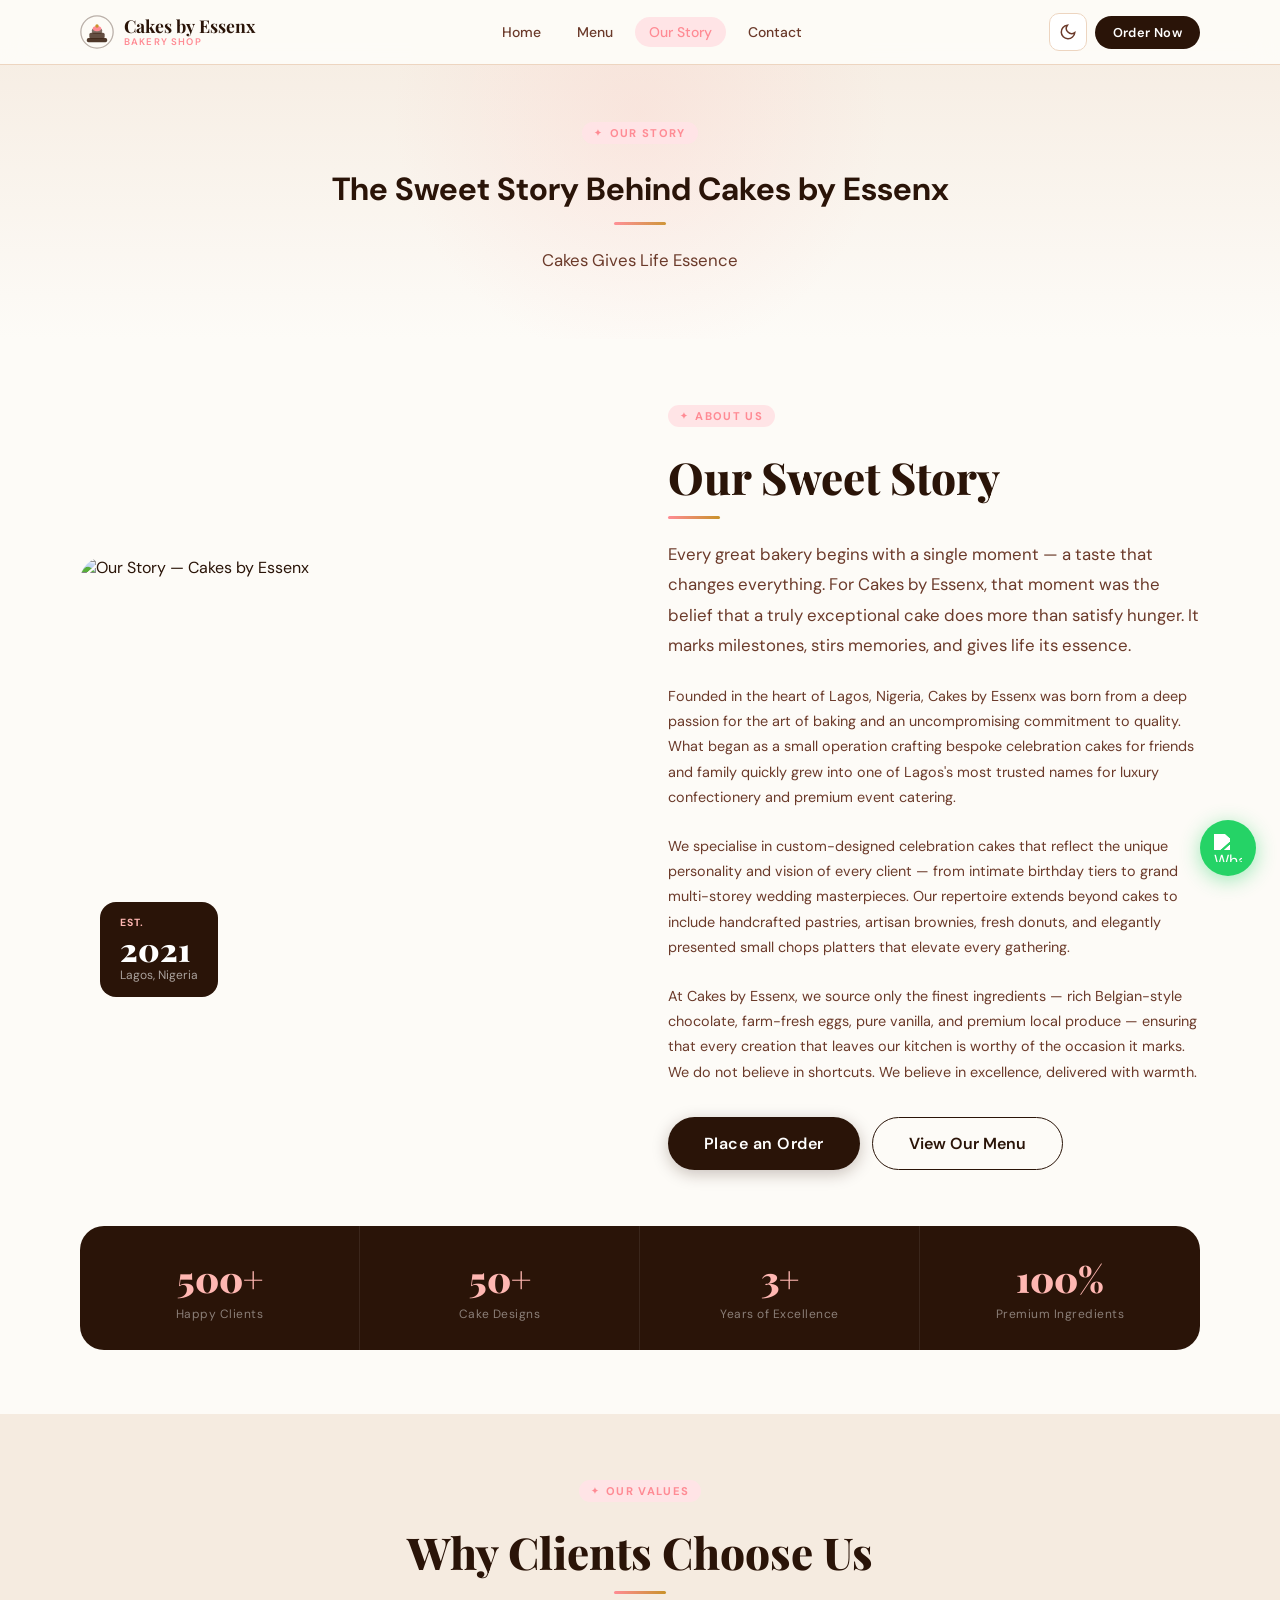
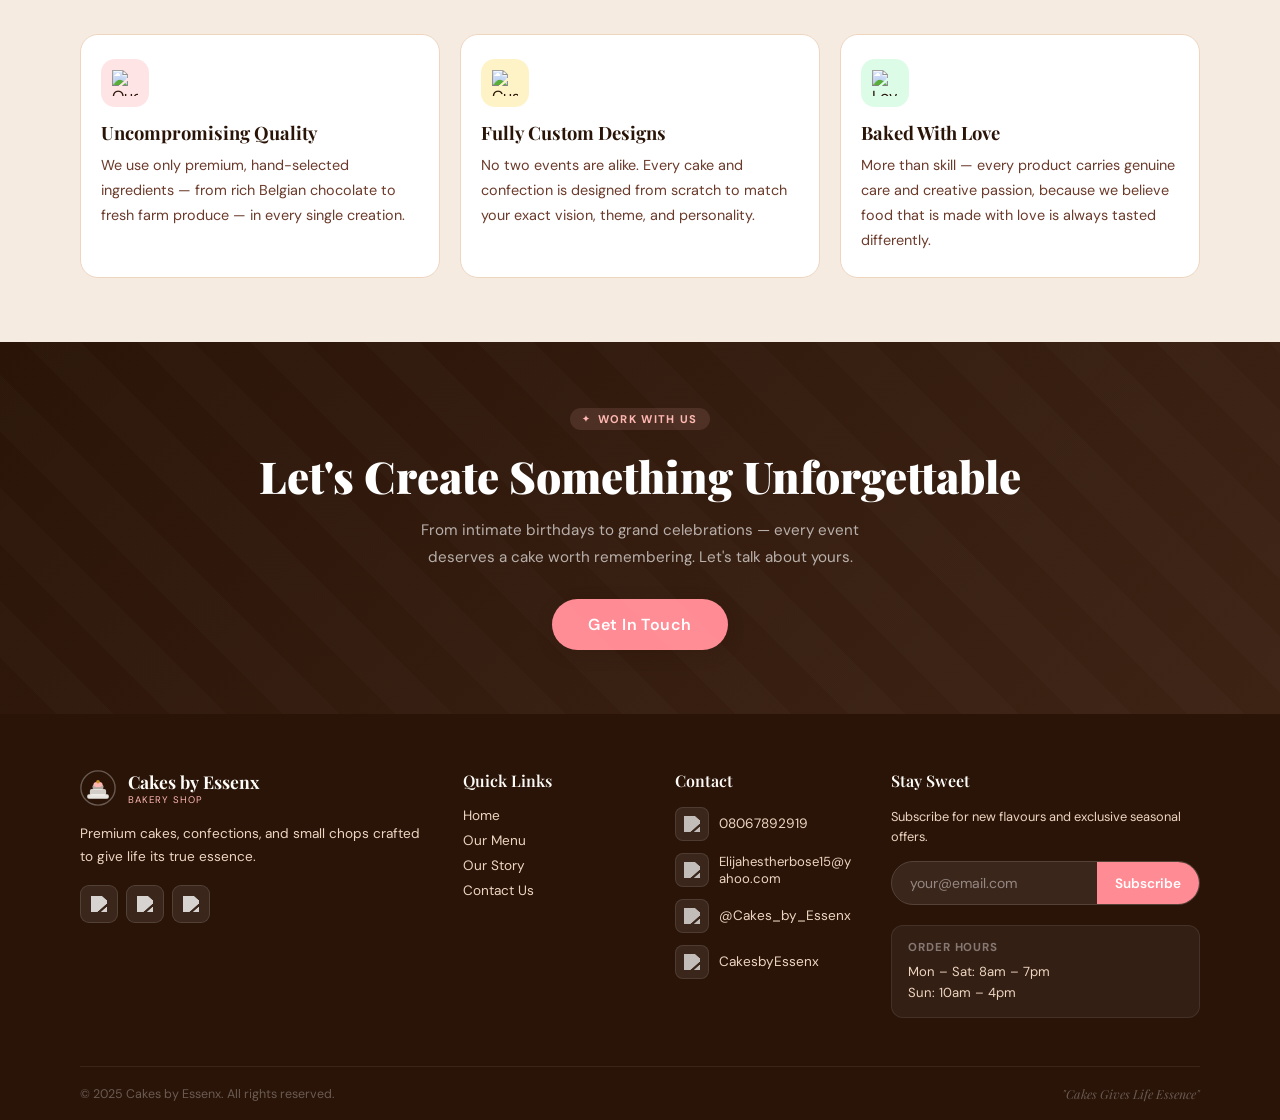
==== about.html @ 854d0b5d "Updated files" ====
<!DOCTYPE html>
<html lang="en" data-theme="">
<head>
<meta charset="UTF-8"/>
<meta name="viewport" content="width=device-width, initial-scale=1.0"/>
<meta name="description" content="Cakes by Essenx – Premium cakes, confections, and small chops in Lagos, Nigeria."/>
<title>Our Story – Cakes by Essenx</title>
<link rel="preconnect" href="https://fonts.googleapis.com"/>
<link rel="preconnect" href="https://fonts.gstatic.com" crossorigin/>
<link href="https://fonts.googleapis.com/css2?family=Playfair+Display:ital,wght@0,400;0,600;0,700;0,900;1,400&family=DM+Sans:wght@300;400;500;600&display=swap" rel="stylesheet"/>
<style>
*,*::before,*::after{box-sizing:border-box;margin:0;padding:0}
:root{
  --choc:#2A1408;--choc2:#3D2314;--choc3:#6B3A2A;--choc4:#A0644A;
  --cream:#FDFBF7;--cream2:#F5EBE0;--cream3:#EDD5C0;
  --pink:#FF8B94;--pinkl:#FFB7B2;--pinkp:#FFE4E6;
  --gold:#C9922A;
  --bg:var(--cream);--surface:#fff;--border:var(--cream3);
  --text:var(--choc);--text2:var(--choc3);--text3:var(--choc4);
  --nav-bg:rgba(253,251,247,0.97);--footer-bg:var(--choc);
  --card-shadow:0 4px 24px rgba(42,20,8,0.09);
  --serif:'Playfair Display',serif;--sans:'DM Sans',sans-serif;
}
[data-theme="light"]{
  --bg:#fff;--surface:#FDFBF7;--border:#e8d5c4;
  --text:#1A0A04;--text2:#5C3D2E;--text3:#8B6040;
  --nav-bg:rgba(255,255,255,0.98);--card-shadow:0 2px 20px rgba(42,20,8,0.07);
}
html{scroll-behavior:smooth;font-size:16px}
body{font-family:var(--sans);background:var(--bg);color:var(--text);overflow-x:hidden;transition:background .3s,color .3s;-webkit-font-smoothing:antialiased}
img{max-width:100%;height:auto;display:block}
a{text-decoration:none;color:inherit}
button{font-family:var(--sans);cursor:pointer}
::selection{background:var(--pinkl);color:var(--choc)}
::-webkit-scrollbar{width:5px}
::-webkit-scrollbar-track{background:var(--cream2)}
::-webkit-scrollbar-thumb{background:var(--choc3);border-radius:3px}

/* Layout */
.container{max-width:1160px;margin:0 auto;padding:0 20px}
.section{padding:64px 0}
@media(max-width:768px){.section{padding:48px 0}}

/* NAV */
.nav{position:fixed;top:0;left:0;right:0;z-index:999;background:var(--nav-bg);backdrop-filter:blur(14px);-webkit-backdrop-filter:blur(14px);border-bottom:1px solid var(--border);transition:all .3s}
.nav-inner{display:flex;align-items:center;justify-content:space-between;height:64px;gap:16px}
.nav-logo{display:flex;align-items:center;gap:10px}
.nav-logo-text{font-family:var(--serif);font-weight:700;font-size:1.1rem;color:var(--text);line-height:1.1}
.nav-logo-sub{font-size:.6rem;letter-spacing:.12em;text-transform:uppercase;color:var(--pink);font-family:var(--sans);font-weight:600}
.nav-links{display:flex;align-items:center;gap:8px}
@media(max-width:768px){.nav-links{display:none}}
.nav-link{font-size:.875rem;font-weight:500;color:var(--text2);padding:6px 14px;border-radius:100px;transition:all .2s;white-space:nowrap}
.nav-link:hover,.nav-link.active{color:var(--pink);background:var(--pinkp)}
.nav-actions{display:flex;align-items:center;gap:8px}
.theme-btn{width:38px;height:38px;border-radius:10px;border:1.5px solid var(--border);background:var(--surface);color:var(--text2);font-size:1rem;display:flex;align-items:center;justify-content:center;transition:all .2s}
.theme-btn:hover{border-color:var(--pink);color:var(--pink)}
.btn-nav-order{background:var(--choc);color:#fff;font-size:.8rem;font-weight:600;padding:8px 18px;border-radius:100px;border:none;letter-spacing:.03em;transition:all .2s;white-space:nowrap}
.btn-nav-order:hover{background:var(--pink);transform:translateY(-1px);box-shadow:0 4px 16px rgba(255,139,148,.4)}
.hamburger{display:none;flex-direction:column;gap:5px;width:38px;height:38px;border:1.5px solid var(--border);border-radius:10px;background:var(--surface);align-items:center;justify-content:center}
@media(max-width:768px){.hamburger{display:flex}}
.hamburger span{width:18px;height:2px;background:var(--text);border-radius:2px;transition:all .3s}
.mobile-menu{display:none;position:fixed;inset:0;z-index:998;background:var(--choc);flex-direction:column;align-items:center;justify-content:center;gap:12px}
.mobile-menu.open{display:flex}
.mobile-link{font-family:var(--serif);font-size:1.75rem;color:#fff;font-weight:600;padding:8px 24px;border-radius:12px;transition:background .2s;text-align:center}
.mobile-link:hover{background:rgba(255,255,255,.1);color:var(--pinkl)}
.mobile-close{position:absolute;top:20px;right:20px;background:rgba(255,255,255,.1);border:1px solid rgba(255,255,255,.2);color:#fff;width:40px;height:40px;border-radius:10px;font-size:1.25rem;display:flex;align-items:center;justify-content:center}

/* BUTTONS */
.btn{display:inline-flex;align-items:center;justify-content:center;gap:8px;font-family:var(--sans);font-weight:600;border:none;cursor:pointer;transition:all .22s;text-decoration:none;white-space:nowrap}
.btn-primary{background:var(--choc);color:#fff;padding:13px 28px;border-radius:100px;font-size:.9rem;letter-spacing:.03em;box-shadow:0 4px 16px rgba(42,20,8,.25)}
.btn-primary:hover{background:var(--pink);box-shadow:0 6px 24px rgba(255,139,148,.4);transform:translateY(-2px)}
.btn-outline{background:transparent;color:var(--choc);padding:12px 28px;border-radius:100px;font-size:.9rem;border:1.5px solid var(--choc)}
.btn-outline:hover{background:var(--choc);color:#fff;transform:translateY(-2px)}
.btn-pink{background:var(--pink);color:#fff;padding:10px 22px;border-radius:100px;font-size:.8rem;font-weight:600;box-shadow:0 3px 12px rgba(255,139,148,.35)}
.btn-pink:hover{background:#ff6b75;transform:translateY(-2px)}
.btn-whatsapp{background:#25D366;color:#fff;padding:13px 28px;border-radius:100px;font-size:.9rem;font-weight:600;box-shadow:0 4px 16px rgba(37,211,102,.3)}
.btn-whatsapp:hover{background:#1ebe5a;transform:translateY(-2px);box-shadow:0 6px 24px rgba(37,211,102,.45)}
.btn-lg{padding:15px 36px;font-size:1rem}
@media(max-width:480px){.btn-lg{padding:13px 24px;font-size:.9rem}}

/* TYPOGRAPHY */
.tag{display:inline-flex;align-items:center;gap:6px;font-size:.7rem;font-weight:700;letter-spacing:.12em;text-transform:uppercase;color:var(--pink);background:var(--pinkp);padding:4px 12px;border-radius:100px;margin-bottom:12px}
.tag::before{content:'✦';font-size:.55rem}
h1.display{font-family:var(--serif);font-weight:900;font-size:clamp(2.4rem,6vw,4.25rem);line-height:1.1;color:var(--text)}
h2.section-title{font-family:var(--serif);font-weight:800;font-size:clamp(1.75rem,4vw,2.75rem);line-height:1.2;color:var(--text)}
h3.card-title{font-family:var(--serif);font-weight:700;font-size:1.15rem;color:var(--text);line-height:1.3}
.divider{width:52px;height:3px;background:linear-gradient(90deg,var(--pink),var(--gold));border-radius:2px;margin:12px 0 20px}
.divider-center{margin:12px auto 20px}
.lead{font-size:1.05rem;color:var(--text2);line-height:1.8}
.body-text{font-size:.9rem;color:var(--text2);line-height:1.75}

/* CARD */
.card{background:var(--surface);border:1px solid var(--border);border-radius:20px;overflow:hidden;transition:all .3s;box-shadow:var(--card-shadow)}
.card:hover{transform:translateY(-6px);box-shadow:0 16px 48px rgba(42,20,8,.14)}
.card-img{width:100%;height:220px;object-fit:cover;display:block;transition:transform .5s}
.card:hover .card-img{transform:scale(1.05)}
@media(max-width:480px){.card-img{height:200px}}
.card-body{padding:20px}
.card-cat{font-size:.68rem;font-weight:700;letter-spacing:.1em;text-transform:uppercase;color:var(--pink);margin-bottom:6px}
.card-price{font-family:var(--serif);font-weight:700;font-size:1.15rem;color:var(--choc)}
.card-footer{display:flex;align-items:center;justify-content:space-between;margin-top:14px;gap:8px}

/* BADGE */
.badge{display:inline-block;font-size:.65rem;font-weight:700;letter-spacing:.06em;text-transform:uppercase;padding:3px 10px;border-radius:100px}
.badge-gold{background:#FEF3C7;color:#92400E}
.badge-pink{background:var(--pinkp);color:var(--pink)}
.badge-dark{background:var(--choc);color:var(--cream)}

/* GRID */
.grid-3{display:grid;grid-template-columns:repeat(3,1fr);gap:24px}
.grid-2{display:grid;grid-template-columns:repeat(2,1fr);gap:24px}
@media(max-width:1024px){.grid-3{grid-template-columns:repeat(2,1fr)}}
@media(max-width:640px){.grid-3,.grid-2{grid-template-columns:1fr;gap:16px}}

/* FORMS */
.form-group{margin-bottom:20px}
.form-label{display:block;font-size:.78rem;font-weight:600;letter-spacing:.04em;text-transform:uppercase;color:var(--text2);margin-bottom:6px}
.form-input{width:100%;padding:12px 16px;background:var(--bg);border:1.5px solid var(--border);border-radius:12px;font-family:var(--sans);font-size:.9rem;color:var(--text);outline:none;transition:all .22s}
.form-input:focus{border-color:var(--pink);background:var(--surface);box-shadow:0 0 0 4px rgba(255,139,148,.1)}
.form-input::placeholder{color:var(--text3)}
.form-row{display:grid;grid-template-columns:1fr 1fr;gap:16px}
@media(max-width:560px){.form-row{grid-template-columns:1fr}}
select.form-input{-webkit-appearance:none;appearance:none;cursor:pointer}

/* FOOTER */
.footer{background:var(--choc);color:var(--cream2);padding:56px 0 0}
.footer-grid{display:grid;grid-template-columns:2fr 1fr 1fr 1.5fr;gap:40px;padding-bottom:48px}
@media(max-width:900px){.footer-grid{grid-template-columns:1fr 1fr;gap:32px}}
@media(max-width:560px){.footer-grid{grid-template-columns:1fr;gap:28px}}
.footer-heading{font-family:var(--serif);font-weight:600;font-size:1rem;color:var(--cream);margin-bottom:16px}
.footer-link{color:var(--cream3);font-size:.85rem;transition:color .2s;display:block;margin-bottom:8px;background:none;border:none;text-align:left;cursor:pointer;padding:0;font-family:var(--sans)}
.footer-link:hover{color:var(--pinkl)}
.footer-bottom{border-top:1px solid rgba(255,255,255,.07);padding:18px 0;display:flex;flex-wrap:wrap;gap:12px;justify-content:space-between;align-items:center}
.footer-contact-item{display:flex;align-items:center;gap:10px;margin-bottom:12px}
.footer-icon{width:34px;height:34px;border-radius:8px;background:rgba(255,255,255,.08);border:1px solid rgba(255,255,255,.1);display:flex;align-items:center;justify-content:center;flex-shrink:0}
.footer-icon img{width:16px;height:16px;object-fit:contain;filter:brightness(0) invert(1) opacity(.7)}
.social-row{display:flex;gap:8px;margin-top:16px}
.social-btn{width:38px;height:38px;border-radius:9px;background:rgba(255,255,255,.08);border:1px solid rgba(255,255,255,.12);display:flex;align-items:center;justify-content:center;transition:all .2s;flex-shrink:0}
.social-btn:hover{background:var(--pink);border-color:var(--pink)}
.social-btn img{width:17px;height:17px;object-fit:contain;filter:brightness(0) invert(1) opacity(.8)}
.social-btn:hover img{opacity:1}

/* HERO */
.hero{min-height:100svh;position:relative;display:flex;align-items:center;padding-top:64px;overflow:hidden}
.hero-overlay{position:absolute;inset:0;background:linear-gradient(130deg,rgba(42,20,8,.91) 0%,rgba(61,35,20,.82) 50%,rgba(42,20,8,.75) 100%)}
.hero-bg{position:absolute;inset:0;width:100%;height:100%;object-fit:cover}
.hero-content{position:relative;z-index:2;width:100%;padding:60px 0 80px}
.hero-inner{display:grid;grid-template-columns:1fr 1fr;gap:48px;align-items:center}
@media(max-width:768px){.hero-inner{grid-template-columns:1fr}.hero-visual{display:none}}
.hero-title{font-family:var(--serif);font-weight:900;font-size:clamp(2.5rem,6vw,4.5rem);color:#fff;line-height:1.1;margin-bottom:20px}
.hero-title span{color:var(--pinkl);font-style:italic}
.hero-subtitle{font-size:1.05rem;color:rgba(255,255,255,.75);line-height:1.8;margin-bottom:32px;max-width:460px}
.hero-btns{display:flex;flex-wrap:wrap;gap:12px;margin-bottom:40px}
.hero-stats{display:flex;gap:32px;flex-wrap:wrap}
.stat-num{font-family:var(--serif);font-weight:700;font-size:1.75rem;color:var(--pinkl)}
.stat-label{font-size:.72rem;color:rgba(255,255,255,.5);letter-spacing:.05em;margin-top:2px}
.hero-card{background:rgba(255,255,255,.06);backdrop-filter:blur(12px);-webkit-backdrop-filter:blur(12px);border:1px solid rgba(255,255,255,.14);border-radius:24px;overflow:hidden;animation:floatY 4s ease-in-out infinite}
.hero-card-img{width:100%;height:280px;object-fit:cover}
.hero-card-body{padding:20px}
.hero-card-body h3{font-family:var(--serif);font-weight:700;color:#fff;font-size:1.15rem;margin-bottom:4px}
.hero-card-body p{font-size:.8rem;color:rgba(255,255,255,.6);margin-bottom:12px}
.hero-card-body .price{font-family:var(--serif);font-size:1.3rem;font-weight:700;color:var(--pinkl)}
@keyframes floatY{0%,100%{transform:translateY(0)}50%{transform:translateY(-10px)}}

/* PAGE HEADER */
.page-header{padding:120px 0 64px;text-align:center;background:linear-gradient(180deg,var(--cream2) 0%,var(--bg) 100%);position:relative;overflow:hidden}
[data-theme="light"] .page-header{background:linear-gradient(180deg,#f0e0d0 0%,var(--bg) 100%)}
.page-header::before{content:'';position:absolute;top:-40%;left:50%;transform:translateX(-50%);width:500px;height:500px;background:radial-gradient(circle,rgba(255,183,178,.2) 0%,transparent 70%);pointer-events:none}
@media(max-width:768px){.page-header{padding:100px 0 48px}}

/* ANIMATIONS */
@keyframes fadeUp{from{opacity:0;transform:translateY(24px)}to{opacity:1;transform:translateY(0)}}
@keyframes fadeIn{from{opacity:0}to{opacity:1}}
.animate-up{opacity:0;animation:fadeUp .6s ease forwards}
.d1{animation-delay:.1s}.d2{animation-delay:.2s}.d3{animation-delay:.3s}.d4{animation-delay:.4s}

/* ABOUT SPLIT */
.about-split{display:grid;grid-template-columns:1fr 1fr;gap:56px;align-items:center}
@media(max-width:768px){.about-split{grid-template-columns:1fr}}
.about-img-wrap{position:relative;border-radius:24px;overflow:hidden}
.about-img-wrap img{width:100%;height:460px;object-fit:cover;display:block}
@media(max-width:768px){.about-img-wrap img{height:320px}}
.about-img-badge{position:absolute;bottom:20px;left:20px;background:var(--choc);color:#fff;border-radius:16px;padding:14px 20px}
.stats-row{display:grid;grid-template-columns:repeat(4,1fr);gap:0;margin-top:56px;background:var(--choc);border-radius:24px;overflow:hidden;text-align:center}
@media(max-width:768px){.stats-row{grid-template-columns:repeat(2,1fr)}}
.stat-block{padding:28px 16px;border-right:1px solid rgba(255,255,255,.08)}
.stat-block:last-child{border-right:none}
.stat-big{font-family:var(--serif);font-weight:900;font-size:2.25rem;color:var(--pinkl)}
.stat-lbl{font-size:.75rem;color:rgba(255,255,255,.45);margin-top:4px;letter-spacing:.04em}
.values-grid{display:grid;grid-template-columns:repeat(3,1fr);gap:20px;margin-top:40px}
@media(max-width:768px){.values-grid{grid-template-columns:1fr}}
.value-card{background:var(--surface);border:1px solid var(--border);border-radius:18px;padding:24px 20px;transition:all .3s}
.value-card:hover{transform:translateY(-5px);box-shadow:0 12px 36px rgba(42,20,8,.1)}
.value-icon{width:48px;height:48px;border-radius:14px;background:var(--pinkp);margin-bottom:14px;display:flex;align-items:center;justify-content:center;overflow:hidden}
.value-icon img{width:26px;height:26px;object-fit:contain}

/* MENU PAGE */
.menu-category{margin-bottom:64px}
.menu-category-header{display:flex;align-items:center;gap:20px;margin-bottom:32px;padding-bottom:16px;border-bottom:1px solid var(--border)}
.menu-category-img{width:72px;height:72px;border-radius:16px;object-fit:cover;flex-shrink:0;border:2px solid var(--border)}
.menu-grid{display:grid;grid-template-columns:repeat(3,1fr);gap:20px}
@media(max-width:1024px){.menu-grid{grid-template-columns:repeat(2,1fr)}}
@media(max-width:560px){.menu-grid{grid-template-columns:1fr}}

/* CONTACT */
.contact-grid{display:grid;grid-template-columns:5fr 7fr;gap:40px;align-items:start}
@media(max-width:900px){.contact-grid{grid-template-columns:1fr}}
.contact-info-card{background:var(--choc);border-radius:20px;padding:28px;margin-bottom:16px}
.contact-row{display:flex;align-items:flex-start;gap:14px;padding:14px;background:rgba(255,255,255,.06);border-radius:14px;border:1px solid rgba(255,255,255,.08);margin-bottom:10px}
.contact-icon-box{width:42px;height:42px;border-radius:12px;background:rgba(255,139,148,.15);flex-shrink:0;display:flex;align-items:center;justify-content:center;overflow:hidden}
.contact-icon-box img{width:20px;height:20px;object-fit:contain;filter:brightness(0) saturate(100%) invert(68%) sepia(50%) saturate(400%) hue-rotate(300deg)}
.contact-val-label{font-size:.65rem;font-weight:700;letter-spacing:.1em;text-transform:uppercase;color:rgba(255,255,255,.4);margin-bottom:2px}
.contact-val{font-size:.875rem;color:#fff;font-weight:500}
.order-card{background:var(--surface);border:1px solid var(--border);border-radius:20px;padding:32px;box-shadow:var(--card-shadow)}
.success-state{text-align:center;padding:48px 16px}
.success-icon{width:80px;height:80px;border-radius:50%;background:#e8f9f0;margin:0 auto 20px;display:flex;align-items:center;justify-content:center}
.success-icon img{width:40px;height:40px;object-fit:contain}
.wa-float{position:fixed;bottom:24px;right:24px;z-index:900;width:56px;height:56px;border-radius:50%;background:#25D366;display:flex;align-items:center;justify-content:center;box-shadow:0 4px 20px rgba(37,211,102,.45);transition:all .25s}
.wa-float:hover{transform:scale(1.1);box-shadow:0 6px 28px rgba(37,211,102,.6)}
.wa-float img{width:28px;height:28px;object-fit:contain;filter:brightness(0) invert(1)}

/* TESTIMONIAL */
.testimonial-card{background:var(--surface);border:1px solid var(--border);border-radius:20px;padding:24px 24px 20px;position:relative}
.testimonial-card::before{content:'"';font-family:var(--serif);font-size:4rem;color:var(--pinkp);position:absolute;top:-6px;left:18px;line-height:1}
.testimonial-text{font-size:.9rem;color:var(--text2);line-height:1.75;padding-top:20px;margin-bottom:16px}
.testimonial-author{display:flex;align-items:center;gap:10px}
.ta-avatar{width:38px;height:38px;border-radius:50%;object-fit:cover;border:2px solid var(--border)}
.ta-name{font-size:.85rem;font-weight:600;color:var(--text)}
.ta-role{font-size:.72rem;color:var(--text3)}
.stars{color:#F59E0B;font-size:.8rem;letter-spacing:2px;margin-bottom:8px}

/* CALLOUT BANNER */
.callout{background:linear-gradient(135deg,var(--choc),var(--choc2));padding:64px 0;text-align:center;position:relative;overflow:hidden}
.callout::before{content:'';position:absolute;inset:0;background:repeating-linear-gradient(45deg,transparent,transparent 40px,rgba(255,255,255,.015) 40px,rgba(255,255,255,.015) 80px)}
.callout h2{font-family:var(--serif);font-weight:900;font-size:clamp(1.75rem,4vw,2.75rem);color:#fff;margin-bottom:12px}
.callout p{color:rgba(255,255,255,.65);max-width:480px;margin:0 auto 28px;line-height:1.75;font-size:.95rem}

/* RESPONSIVE TEXT */
@media(max-width:480px){
  .hero-title{font-size:2.2rem}
  .hero-subtitle{font-size:.95rem}
  .hero-stats{gap:20px}
  .stat-num{font-size:1.4rem}
  .hero-btns{flex-direction:column}
  .hero-btns .btn{width:100%;justify-content:center}
}

/* NEWSLETTER */
.nl-form{display:flex;max-width:380px;border-radius:100px;overflow:hidden;border:1px solid rgba(255,255,255,.2)}
.nl-input{flex:1;padding:12px 18px;background:rgba(255,255,255,.08);border:none;color:#fff;font-family:var(--sans);font-size:.875rem;outline:none}
.nl-input::placeholder{color:rgba(255,255,255,.45)}
.nl-btn{padding:12px 18px;background:var(--pink);color:#fff;border:none;cursor:pointer;font-family:var(--sans);font-weight:600;font-size:.85rem;transition:background .2s}
.nl-btn:hover{background:#ff6b75}

/* UTILS */
.text-center{text-align:center}
.mt-8{margin-top:8px}.mt-12{margin-top:12px}.mt-16{margin-top:16px}.mt-24{margin-top:24px}.mt-32{margin-top:32px}.mt-40{margin-top:40px}.mt-48{margin-top:48px}
.mb-8{margin-bottom:8px}.mb-12{margin-bottom:12px}.mb-16{margin-bottom:16px}.mb-24{margin-bottom:24px}.mb-32{margin-bottom:32px}
.pt-80{padding-top:80px}
.flex{display:flex}.flex-wrap{flex-wrap:wrap}.items-center{align-items:center}.gap-8{gap:8px}.gap-12{gap:12px}.gap-16{gap:16px}.gap-24{gap:24px}
</style>

</head>
<body>
<nav class="nav" id="mainNav">
  <div class="container nav-inner">
    <a href="index.html" class="nav-logo" style="text-decoration:none">
      <svg width="34" height="34" viewBox="0 0 40 40" fill="none">
        <circle cx="20" cy="20" r="19" stroke="#3D2314" stroke-width="1.5" opacity="0.35"/>
        <rect x="8" y="27" width="24" height="5" rx="2" fill="#3D2314" opacity="0.9"/>
        <rect x="11" y="21" width="18" height="7" rx="2" fill="#3D2314" opacity="0.8"/>
        <rect x="14" y="16" width="12" height="6" rx="2" fill="#3D2314" opacity="0.65"/>
        <ellipse cx="20" cy="16" rx="5" ry="3" fill="#FF8B94"/>
        <circle cx="20" cy="13" r="2" fill="#C9922A"/>
      </svg>
      <div>
        <div class="nav-logo-text">Cakes by Essenx</div>
        <div class="nav-logo-sub">Bakery Shop</div>
      </div>
    </a>
    <div class="nav-links">
      <a href="index.html" class="nav-link ">Home</a>
      <a href="menu.html" class="nav-link ">Menu</a>
      <a href="about.html" class="nav-link  active">Our Story</a>
      <a href="contact.html" class="nav-link ">Contact</a>
    </div>
    <div class="nav-actions">
      <button class="theme-btn" id="themeToggle" title="Toggle theme" aria-label="Toggle theme">
        <svg id="sun-icon" width="18" height="18" viewBox="0 0 24 24" fill="none" stroke="currentColor" stroke-width="2" style="display:none"><circle cx="12" cy="12" r="5"/><line x1="12" y1="1" x2="12" y2="3"/><line x1="12" y1="21" x2="12" y2="23"/><line x1="4.22" y1="4.22" x2="5.64" y2="5.64"/><line x1="18.36" y1="18.36" x2="19.78" y2="19.78"/><line x1="1" y1="12" x2="3" y2="12"/><line x1="21" y1="12" x2="23" y2="12"/><line x1="4.22" y1="19.78" x2="5.64" y2="18.36"/><line x1="18.36" y1="5.64" x2="19.78" y2="4.22"/></svg>
        <svg id="moon-icon" width="18" height="18" viewBox="0 0 24 24" fill="none" stroke="currentColor" stroke-width="2"><path d="M21 12.79A9 9 0 1 1 11.21 3 7 7 0 0 0 21 12.79z"/></svg>
      </button>
      <a href="contact.html" class="btn btn-nav-order">Order Now</a>
      <button class="hamburger" id="menuBtn" aria-label="Open menu">
        <span></span><span></span><span></span>
      </button>
    </div>
  </div>
</nav>
<div class="mobile-menu" id="mobileMenu">
  <button class="mobile-close" id="menuClose">✕</button>
  <a href="index.html" class="mobile-link">Home</a>
  <a href="menu.html" class="mobile-link">Menu</a>
  <a href="about.html" class="mobile-link">Our Story</a>
  <a href="contact.html" class="mobile-link">Contact</a>
  <a href="contact.html" class="btn btn-primary btn-lg" style="margin-top:8px">Order Now</a>
</div>

<div class="page-header">
  <div class="container">
    <div class="tag" data-anim>Our Story</div>
    <h1 class="section-title mt-12" data-anim>The Sweet Story Behind Cakes by Essenx</h1>
    <div class="divider divider-center"></div>
    <p class="lead" style="max-width:560px;margin:0 auto" data-anim>Cakes Gives Life Essence</p>
  </div>
</div>

<section class="section" style="background:var(--bg)">
  <div class="container">
    <div class="about-split">
      <div class="about-img-wrap" data-anim>
        <img src="https://images.unsplash.com/photo-1556909114-f6e7ad7d3136?w=700&q=80" alt="Our Story — Cakes by Essenx"/>
        <div class="about-img-badge">
          <div style="font-size:.65rem;font-weight:700;letter-spacing:.1em;text-transform:uppercase;color:var(--pinkl);margin-bottom:4px">Est.</div>
          <div style="font-family:var(--serif);font-weight:900;font-size:2rem;color:#fff;line-height:1">2021</div>
          <div style="font-size:.75rem;color:rgba(255,255,255,.6);margin-top:2px">Lagos, Nigeria</div>
        </div>
      </div>
      <div data-anim>
        <div class="tag">About Us</div>
        <h2 class="section-title mt-12">Our Sweet Story</h2>
        <div class="divider"></div>
        <p class="lead mb-24">Every great bakery begins with a single moment — a taste that changes everything. For Cakes by Essenx, that moment was the belief that a truly exceptional cake does more than satisfy hunger. It marks milestones, stirs memories, and gives life its essence.</p>
        <p class="body-text mb-24">Founded in the heart of Lagos, Nigeria, Cakes by Essenx was born from a deep passion for the art of baking and an uncompromising commitment to quality. What began as a small operation crafting bespoke celebration cakes for friends and family quickly grew into one of Lagos's most trusted names for luxury confectionery and premium event catering.</p>
        <p class="body-text mb-24">We specialise in custom-designed celebration cakes that reflect the unique personality and vision of every client — from intimate birthday tiers to grand multi-storey wedding masterpieces. Our repertoire extends beyond cakes to include handcrafted pastries, artisan brownies, fresh donuts, and elegantly presented small chops platters that elevate every gathering.</p>
        <p class="body-text mb-32">At Cakes by Essenx, we source only the finest ingredients — rich Belgian-style chocolate, farm-fresh eggs, pure vanilla, and premium local produce — ensuring that every creation that leaves our kitchen is worthy of the occasion it marks. We do not believe in shortcuts. We believe in excellence, delivered with warmth.</p>
        <div class="flex flex-wrap gap-12">
          <a href="contact.html" class="btn btn-primary btn-lg">Place an Order</a>
          <a href="menu.html" class="btn btn-outline btn-lg">View Our Menu</a>
        </div>
      </div>
    </div>

    <div class="stats-row" data-anim>
      <div class="stat-block"><div class="stat-big">500+</div><div class="stat-lbl">Happy Clients</div></div>
      <div class="stat-block"><div class="stat-big">50+</div><div class="stat-lbl">Cake Designs</div></div>
      <div class="stat-block"><div class="stat-big">3+</div><div class="stat-lbl">Years of Excellence</div></div>
      <div class="stat-block"><div class="stat-big">100%</div><div class="stat-lbl">Premium Ingredients</div></div>
    </div>
  </div>
</section>

<!-- VALUES -->
<section class="section" style="background:var(--cream2)">
  <div class="container">
    <div class="text-center mb-40">
      <div class="tag" data-anim>Our Values</div>
      <h2 class="section-title mt-12" data-anim>Why Clients Choose Us</h2>
      <div class="divider divider-center"></div>
    </div>
    <div class="values-grid">
      <div class="value-card" data-anim>
        <div class="value-icon">
          <img src="https://cdn-icons-png.flaticon.com/32/1828/1828884.png" alt="Quality"/>
        </div>
        <h3 class="card-title mb-8">Uncompromising Quality</h3>
        <p class="body-text">We use only premium, hand-selected ingredients — from rich Belgian chocolate to fresh farm produce — in every single creation.</p>
      </div>
      <div class="value-card" data-anim>
        <div class="value-icon" style="background:#FEF3C7">
          <img src="https://cdn-icons-png.flaticon.com/32/2583/2583344.png" alt="Custom"/>
        </div>
        <h3 class="card-title mb-8">Fully Custom Designs</h3>
        <p class="body-text">No two events are alike. Every cake and confection is designed from scratch to match your exact vision, theme, and personality.</p>
      </div>
      <div class="value-card" data-anim>
        <div class="value-icon" style="background:#DCFCE7">
          <img src="https://cdn-icons-png.flaticon.com/32/833/833472.png" alt="Love"/>
        </div>
        <h3 class="card-title mb-8">Baked With Love</h3>
        <p class="body-text">More than skill — every product carries genuine care and creative passion, because we believe food that is made with love is always tasted differently.</p>
      </div>
    </div>
  </div>
</section>

<section class="callout">
  <div class="container">
    <div class="tag" style="color:var(--pinkl);background:rgba(255,183,178,.12);margin-bottom:16px">Work With Us</div>
    <h2>Let's Create Something Unforgettable</h2>
    <p>From intimate birthdays to grand celebrations — every event deserves a cake worth remembering. Let's talk about yours.</p>
    <a href="contact.html" class="btn btn-primary btn-lg" style="background:var(--pink)">Get In Touch</a>
  </div>
</section>

<footer class="footer">
  <div class="container">
    <div class="footer-grid">
      <div>
        <div class="flex items-center gap-12 mb-16">
          <svg width="36" height="36" viewBox="0 0 40 40" fill="none">
            <circle cx="20" cy="20" r="19" stroke="#FDFBF7" stroke-width="1.5" opacity="0.3"/>
            <rect x="8" y="27" width="24" height="5" rx="2" fill="#FDFBF7" opacity="0.9"/>
            <rect x="11" y="21" width="18" height="7" rx="2" fill="#FDFBF7" opacity="0.8"/>
            <rect x="14" y="16" width="12" height="6" rx="2" fill="#FDFBF7" opacity="0.65"/>
            <ellipse cx="20" cy="16" rx="5" ry="3" fill="#FFB7B2"/>
            <circle cx="20" cy="13" r="2" fill="#C9922A"/>
          </svg>
          <div>
            <div style="font-family:var(--serif);font-weight:700;font-size:1.1rem;color:var(--cream)">Cakes by Essenx</div>
            <div style="font-size:.6rem;letter-spacing:.1em;text-transform:uppercase;color:var(--pinkl)">Bakery Shop</div>
          </div>
        </div>
        <p style="font-size:.85rem;color:var(--cream3);line-height:1.75;margin-bottom:16px">Premium cakes, confections, and small chops crafted to give life its true essence.</p>
        <div class="social-row">
          <a href="https://instagram.com/Cakes_by_Essenx" class="social-btn" title="Instagram" target="_blank"><img src="https://upload.wikimedia.org/wikipedia/commons/thumb/e/e7/Instagram_logo_2016.svg/32px-Instagram_logo_2016.svg.png" alt="Instagram"/></a>
          <a href="https://facebook.com/CakesbyEssenx" class="social-btn" title="Facebook" target="_blank"><img src="https://upload.wikimedia.org/wikipedia/commons/thumb/0/05/Facebook_Logo_%282019%29.png/32px-Facebook_Logo_%282019%29.png" alt="Facebook"/></a>
          <a href="https://wa.me/2348067892919" class="social-btn" title="WhatsApp" target="_blank"><img src="https://cdn-icons-png.flaticon.com/32/733/733585.png" alt="WhatsApp"/></a>
        </div>
      </div>
      <div>
        <div class="footer-heading">Quick Links</div>
        <a href="index.html" class="footer-link">Home</a>
        <a href="menu.html" class="footer-link">Our Menu</a>
        <a href="about.html" class="footer-link">Our Story</a>
        <a href="contact.html" class="footer-link">Contact Us</a>
      </div>
      <div>
        <div class="footer-heading">Contact</div>
        <div class="footer-contact-item">
          <div class="footer-icon"><img src="https://cdn-icons-png.flaticon.com/32/455/455705.png" alt="Phone"/></div>
          <span style="font-size:.85rem;color:var(--cream3)">08067892919</span>
        </div>
        <div class="footer-contact-item">
          <div class="footer-icon"><img src="https://cdn-icons-png.flaticon.com/32/542/542689.png" alt="Email"/></div>
          <span style="font-size:.82rem;color:var(--cream3);word-break:break-all">Elijahestherbose15@yahoo.com</span>
        </div>
        <div class="footer-contact-item">
          <div class="footer-icon"><img src="https://upload.wikimedia.org/wikipedia/commons/thumb/e/e7/Instagram_logo_2016.svg/32px-Instagram_logo_2016.svg.png" alt="Instagram"/></div>
          <span style="font-size:.85rem;color:var(--cream3)">@Cakes_by_Essenx</span>
        </div>
        <div class="footer-contact-item">
          <div class="footer-icon"><img src="https://upload.wikimedia.org/wikipedia/commons/thumb/0/05/Facebook_Logo_%282019%29.png/32px-Facebook_Logo_%282019%29.png" alt="Facebook"/></div>
          <span style="font-size:.85rem;color:var(--cream3)">CakesbyEssenx</span>
        </div>
      </div>
      <div>
        <div class="footer-heading">Stay Sweet</div>
        <p style="font-size:.8rem;color:var(--cream3);margin-bottom:14px;line-height:1.6">Subscribe for new flavours and exclusive seasonal offers.</p>
        <div class="nl-form">
          <input class="nl-input" type="email" placeholder="your@email.com"/>
          <button class="nl-btn">Subscribe</button>
        </div>
        <div style="margin-top:20px;padding:14px 16px;background:rgba(255,255,255,.05);border-radius:12px;border:1px solid rgba(255,255,255,.08)">
          <div style="font-size:.72rem;font-weight:700;letter-spacing:.08em;text-transform:uppercase;color:rgba(255,255,255,.4);margin-bottom:6px">Order Hours</div>
          <div style="font-size:.82rem;color:var(--cream3);line-height:1.6">Mon – Sat: 8am – 7pm<br/>Sun: 10am – 4pm</div>
        </div>
      </div>
    </div>
    <div class="footer-bottom">
      <p style="font-size:.78rem;color:rgba(255,255,255,.3)">© 2025 Cakes by Essenx. All rights reserved.</p>
      <p style="font-size:.78rem;color:rgba(255,255,255,.3);font-family:var(--serif);font-style:italic">"Cakes Gives Life Essence"</p>
    </div>
  </div>
</footer>
<a href="https://wa.me/2348067892919" class="wa-float" title="Chat on WhatsApp" target="_blank">
  <img src="https://cdn-icons-png.flaticon.com/32/733/733585.png" alt="WhatsApp"/>
</a>
<script>
// Theme
const root = document.documentElement;
const btn = document.getElementById('themeToggle');
const sunIcon = document.getElementById('sun-icon');
const moonIcon = document.getElementById('moon-icon');
let theme = localStorage.getItem('cbe-theme') || 'dark';
function applyTheme(t) {
  root.setAttribute('data-theme', t === 'light' ? 'light' : '');
  if(t === 'light') { sunIcon.style.display='block'; moonIcon.style.display='none'; }
  else { sunIcon.style.display='none'; moonIcon.style.display='block'; }
  localStorage.setItem('cbe-theme', t);
  theme = t;
}
applyTheme(theme);
if(btn) btn.addEventListener('click', () => applyTheme(theme === 'light' ? 'dark' : 'light'));

// Mobile menu
const menuBtn = document.getElementById('menuBtn');
const menuClose = document.getElementById('menuClose');
const mobileMenu = document.getElementById('mobileMenu');
if(menuBtn) menuBtn.addEventListener('click', () => mobileMenu.classList.add('open'));
if(menuClose) menuClose.addEventListener('click', () => mobileMenu.classList.remove('open'));

// Nav logo re-color on theme switch
function updateNavLogo() {
  const logoCircles = document.querySelectorAll('.nav-logo svg circle, .nav-logo svg rect:not([fill="#FF8B94"]):not([fill="#C9922A"])');
  // handled via CSS variable in SVG stroke
}

// Animate on scroll
const obs = new IntersectionObserver((entries) => {
  entries.forEach(e => { if(e.isIntersecting) e.target.classList.add('animate-up') });
}, { threshold: 0.1 });
document.querySelectorAll('[data-anim]').forEach(el => { el.style.opacity='0'; obs.observe(el); });
</script>
</body>
</html>
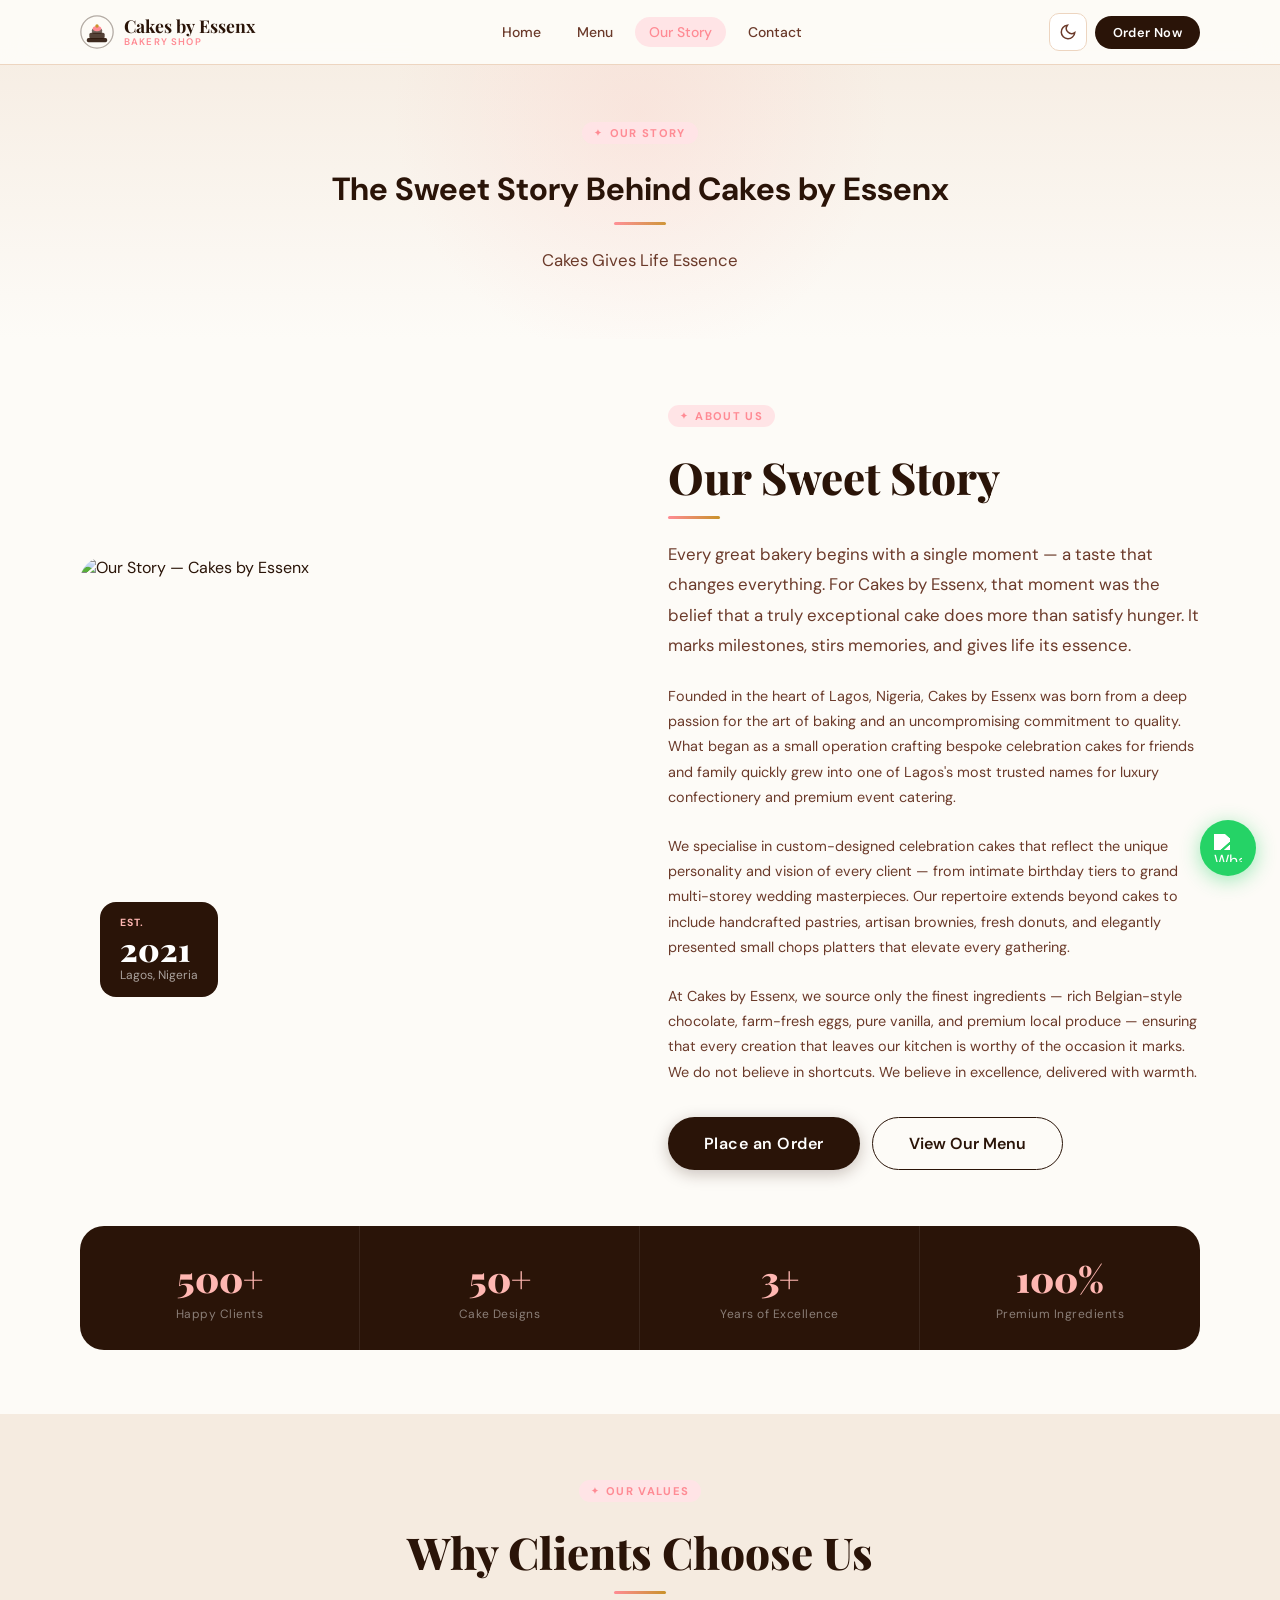
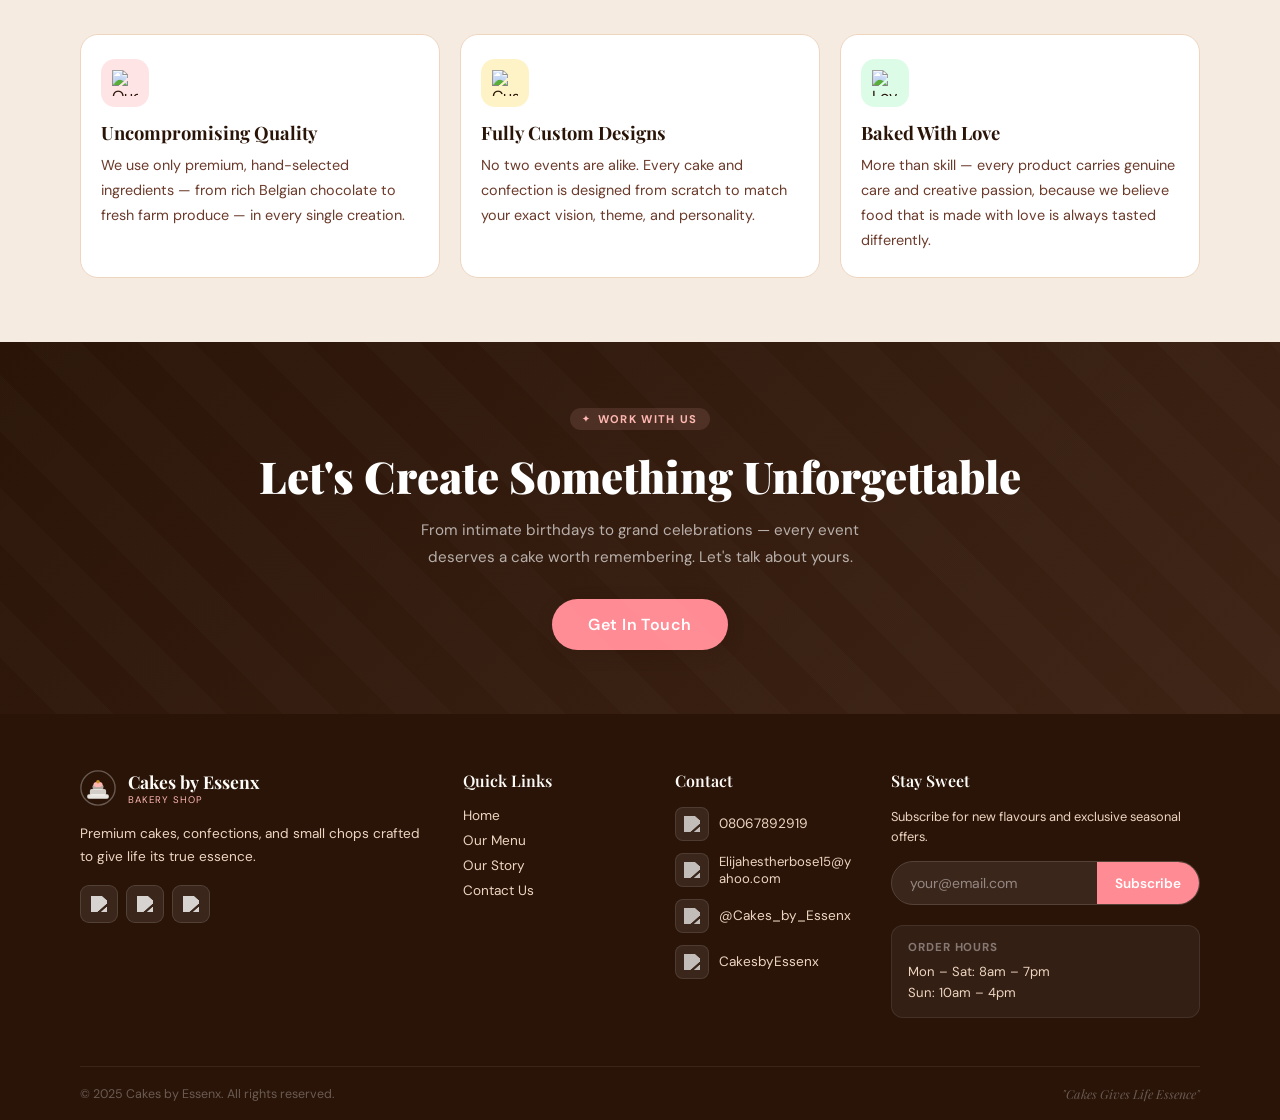
==== commit 3170845f: "updated files" ====
--- a/about.html
+++ b/about.html
@@ -1,5 +1,6 @@
+
 <!DOCTYPE html>
-<html lang="en" data-theme="">
+<html lang="en" data-theme="light">
 <head>
 <meta charset="UTF-8"/>
 <meta name="viewport" content="width=device-width, initial-scale=1.0"/>
@@ -15,19 +16,32 @@
   --cream:#FDFBF7;--cream2:#F5EBE0;--cream3:#EDD5C0;
   --pink:#FF8B94;--pinkl:#FFB7B2;--pinkp:#FFE4E6;
   --gold:#C9922A;
-  --bg:var(--cream);--surface:#fff;--border:var(--cream3);
-  --text:var(--choc);--text2:var(--choc3);--text3:var(--choc4);
-  --nav-bg:rgba(253,251,247,0.97);--footer-bg:var(--choc);
-  --card-shadow:0 4px 24px rgba(42,20,8,0.09);
   --serif:'Playfair Display',serif;--sans:'DM Sans',sans-serif;
 }
 [data-theme="light"]{
-  --bg:#fff;--surface:#FDFBF7;--border:#e8d5c4;
-  --text:#1A0A04;--text2:#5C3D2E;--text3:#8B6040;
-  --nav-bg:rgba(255,255,255,0.98);--card-shadow:0 2px 20px rgba(42,20,8,0.07);
+  --bg:#FDFBF7;--surface:#FFFFFF;--surface2:#F5EBE0;
+  --border:#EDD5C0;--border2:#e8d5c4;
+  --text:#2A1408;--text2:#6B3A2A;--text3:#A0644A;
+  --nav-bg:rgba(253,251,247,0.97);
+  --card-shadow:0 4px 24px rgba(42,20,8,0.09);
+  --input-bg:#FDFBF7;--input-border:#EDD5C0;
+  --section-alt:#F5EBE0;
+  --tag-bg:var(--pinkp);--tag-color:var(--pink);
+  --callout-heading:#fff;
+}
+[data-theme="dark"]{
+  --bg:#130600;--surface:#1E0A02;--surface2:#2A1408;
+  --border:rgba(255,255,255,0.1);--border2:rgba(255,255,255,0.06);
+  --text:#F0E0CC;--text2:#C8A882;--text3:#8B6040;
+  --nav-bg:rgba(19,6,0,0.97);
+  --card-shadow:0 4px 32px rgba(0,0,0,0.5);
+  --input-bg:#1E0A02;--input-border:rgba(255,255,255,0.15);
+  --section-alt:#180800;
+  --tag-bg:rgba(255,183,178,0.13);--tag-color:var(--pinkl);
+  --callout-heading:#fff;
 }
 html{scroll-behavior:smooth;font-size:16px}
-body{font-family:var(--sans);background:var(--bg);color:var(--text);overflow-x:hidden;transition:background .3s,color .3s;-webkit-font-smoothing:antialiased}
+body{font-family:var(--sans);background:var(--bg);color:var(--text);overflow-x:hidden;transition:background .35s ease,color .35s ease;-webkit-font-smoothing:antialiased}
 img{max-width:100%;height:auto;display:block}
 a{text-decoration:none;color:inherit}
 button{font-family:var(--sans);cursor:pointer}
@@ -79,7 +93,7 @@
 @media(max-width:480px){.btn-lg{padding:13px 24px;font-size:.9rem}}
 
 /* TYPOGRAPHY */
-.tag{display:inline-flex;align-items:center;gap:6px;font-size:.7rem;font-weight:700;letter-spacing:.12em;text-transform:uppercase;color:var(--pink);background:var(--pinkp);padding:4px 12px;border-radius:100px;margin-bottom:12px}
+.tag{display:inline-flex;align-items:center;gap:6px;font-size:.7rem;font-weight:700;letter-spacing:.12em;text-transform:uppercase;color:var(--tag-color);background:var(--tag-bg);padding:4px 12px;border-radius:100px;margin-bottom:12px}
 .tag::before{content:'✦';font-size:.55rem}
 h1.display{font-family:var(--serif);font-weight:900;font-size:clamp(2.4rem,6vw,4.25rem);line-height:1.1;color:var(--text)}
 h2.section-title{font-family:var(--serif);font-weight:800;font-size:clamp(1.75rem,4vw,2.75rem);line-height:1.2;color:var(--text)}
@@ -90,7 +104,7 @@
 .body-text{font-size:.9rem;color:var(--text2);line-height:1.75}
 
 /* CARD */
-.card{background:var(--surface);border:1px solid var(--border);border-radius:20px;overflow:hidden;transition:all .3s;box-shadow:var(--card-shadow)}
+.card{background:var(--surface);border:1px solid var(--border);border-radius:20px;overflow:hidden;transition:all .3s,background .35s,border-color .35s;box-shadow:var(--card-shadow)}
 .card:hover{transform:translateY(-6px);box-shadow:0 16px 48px rgba(42,20,8,.14)}
 .card-img{width:100%;height:220px;object-fit:cover;display:block;transition:transform .5s}
 .card:hover .card-img{transform:scale(1.05)}
@@ -115,8 +129,8 @@
 /* FORMS */
 .form-group{margin-bottom:20px}
 .form-label{display:block;font-size:.78rem;font-weight:600;letter-spacing:.04em;text-transform:uppercase;color:var(--text2);margin-bottom:6px}
-.form-input{width:100%;padding:12px 16px;background:var(--bg);border:1.5px solid var(--border);border-radius:12px;font-family:var(--sans);font-size:.9rem;color:var(--text);outline:none;transition:all .22s}
-.form-input:focus{border-color:var(--pink);background:var(--surface);box-shadow:0 0 0 4px rgba(255,139,148,.1)}
+.form-input{width:100%;padding:12px 16px;background:var(--input-bg);border:1.5px solid var(--input-border);border-radius:12px;font-family:var(--sans);font-size:.9rem;color:var(--text);outline:none;transition:all .22s}
+.form-input:focus{border-color:var(--pink);background:var(--surface);box-shadow:0 0 0 4px rgba(255,139,148,.15)}
 .form-input::placeholder{color:var(--text3)}
 .form-row{display:grid;grid-template-columns:1fr 1fr;gap:16px}
 @media(max-width:560px){.form-row{grid-template-columns:1fr}}
@@ -163,8 +177,8 @@
 @keyframes floatY{0%,100%{transform:translateY(0)}50%{transform:translateY(-10px)}}
 
 /* PAGE HEADER */
-.page-header{padding:120px 0 64px;text-align:center;background:linear-gradient(180deg,var(--cream2) 0%,var(--bg) 100%);position:relative;overflow:hidden}
-[data-theme="light"] .page-header{background:linear-gradient(180deg,#f0e0d0 0%,var(--bg) 100%)}
+.page-header{padding:120px 0 64px;text-align:center;background:linear-gradient(180deg,var(--section-alt) 0%,var(--bg) 100%);position:relative;overflow:hidden;transition:background .35s}
+
 .page-header::before{content:'';position:absolute;top:-40%;left:50%;transform:translateX(-50%);width:500px;height:500px;background:radial-gradient(circle,rgba(255,183,178,.2) 0%,transparent 70%);pointer-events:none}
 @media(max-width:768px){.page-header{padding:100px 0 48px}}
 
@@ -181,7 +195,7 @@
 .about-img-wrap img{width:100%;height:460px;object-fit:cover;display:block}
 @media(max-width:768px){.about-img-wrap img{height:320px}}
 .about-img-badge{position:absolute;bottom:20px;left:20px;background:var(--choc);color:#fff;border-radius:16px;padding:14px 20px}
-.stats-row{display:grid;grid-template-columns:repeat(4,1fr);gap:0;margin-top:56px;background:var(--choc);border-radius:24px;overflow:hidden;text-align:center}
+.stats-row{display:grid;grid-template-columns:repeat(4,1fr);gap:0;margin-top:56px;background:var(--choc);border-radius:24px;overflow:hidden;text-align:center;transition:background .35s}
 @media(max-width:768px){.stats-row{grid-template-columns:repeat(2,1fr)}}
 .stat-block{padding:28px 16px;border-right:1px solid rgba(255,255,255,.08)}
 .stat-block:last-child{border-right:none}
@@ -189,7 +203,7 @@
 .stat-lbl{font-size:.75rem;color:rgba(255,255,255,.45);margin-top:4px;letter-spacing:.04em}
 .values-grid{display:grid;grid-template-columns:repeat(3,1fr);gap:20px;margin-top:40px}
 @media(max-width:768px){.values-grid{grid-template-columns:1fr}}
-.value-card{background:var(--surface);border:1px solid var(--border);border-radius:18px;padding:24px 20px;transition:all .3s}
+.value-card{background:var(--surface);border:1px solid var(--border);border-radius:18px;padding:24px 20px;transition:all .3s,background .35s,border-color .35s}
 .value-card:hover{transform:translateY(-5px);box-shadow:0 12px 36px rgba(42,20,8,.1)}
 .value-icon{width:48px;height:48px;border-radius:14px;background:var(--pinkp);margin-bottom:14px;display:flex;align-items:center;justify-content:center;overflow:hidden}
 .value-icon img{width:26px;height:26px;object-fit:contain}
@@ -211,7 +225,7 @@
 .contact-icon-box img{width:20px;height:20px;object-fit:contain;filter:brightness(0) saturate(100%) invert(68%) sepia(50%) saturate(400%) hue-rotate(300deg)}
 .contact-val-label{font-size:.65rem;font-weight:700;letter-spacing:.1em;text-transform:uppercase;color:rgba(255,255,255,.4);margin-bottom:2px}
 .contact-val{font-size:.875rem;color:#fff;font-weight:500}
-.order-card{background:var(--surface);border:1px solid var(--border);border-radius:20px;padding:32px;box-shadow:var(--card-shadow)}
+.order-card{background:var(--surface);border:1px solid var(--border);border-radius:20px;padding:32px;transition:background .35s,border-color .35s;box-shadow:var(--card-shadow)}
 .success-state{text-align:center;padding:48px 16px}
 .success-icon{width:80px;height:80px;border-radius:50%;background:#e8f9f0;margin:0 auto 20px;display:flex;align-items:center;justify-content:center}
 .success-icon img{width:40px;height:40px;object-fit:contain}
@@ -220,7 +234,7 @@
 .wa-float img{width:28px;height:28px;object-fit:contain;filter:brightness(0) invert(1)}
 
 /* TESTIMONIAL */
-.testimonial-card{background:var(--surface);border:1px solid var(--border);border-radius:20px;padding:24px 24px 20px;position:relative}
+.testimonial-card{background:var(--surface);border:1px solid var(--border);border-radius:20px;padding:24px 24px 20px;position:relative;transition:background .35s,border-color .35s}
 .testimonial-card::before{content:'"';font-family:var(--serif);font-size:4rem;color:var(--pinkp);position:absolute;top:-6px;left:18px;line-height:1}
 .testimonial-text{font-size:.9rem;color:var(--text2);line-height:1.75;padding-top:20px;margin-bottom:16px}
 .testimonial-author{display:flex;align-items:center;gap:10px}
@@ -258,6 +272,45 @@
 .mb-8{margin-bottom:8px}.mb-12{margin-bottom:12px}.mb-16{margin-bottom:16px}.mb-24{margin-bottom:24px}.mb-32{margin-bottom:32px}
 .pt-80{padding-top:80px}
 .flex{display:flex}.flex-wrap{flex-wrap:wrap}.items-center{align-items:center}.gap-8{gap:8px}.gap-12{gap:12px}.gap-16{gap:16px}.gap-24{gap:24px}
+
+/* Dark mode specific overrides */
+[data-theme="dark"] body{background:var(--bg);color:var(--text)}
+[data-theme="dark"] .nav{background:var(--nav-bg);border-bottom-color:var(--border)}
+[data-theme="dark"] .card{background:var(--surface);border-color:var(--border)}
+[data-theme="dark"] .value-card{background:var(--surface);border-color:var(--border)}
+[data-theme="dark"] .testimonial-card{background:var(--surface);border-color:var(--border)}
+[data-theme="dark"] .order-card{background:var(--surface);border-color:var(--border)}
+[data-theme="dark"] .form-input{background:var(--input-bg);border-color:var(--input-border);color:var(--text)}
+[data-theme="dark"] .form-input::placeholder{color:var(--text3)}
+[data-theme="dark"] select.form-input option{background:#1E0A02;color:var(--text)}
+[data-theme="dark"] .page-header{background:linear-gradient(180deg,var(--section-alt) 0%,var(--bg) 100%)}
+[data-theme="dark"] .nav-link{color:var(--text2)}
+[data-theme="dark"] .nav-link:hover,[data-theme="dark"] .nav-link.active{color:var(--pinkl);background:rgba(255,183,178,0.1)}
+[data-theme="dark"] .theme-btn{background:var(--surface);border-color:var(--border);color:var(--text2)}
+[data-theme="dark"] .btn-outline{color:var(--text);border-color:var(--border)}
+[data-theme="dark"] .btn-outline:hover{background:var(--pink);color:#fff;border-color:var(--pink)}
+[data-theme="dark"] .footer{background:#0A0300}
+[data-theme="dark"] .contact-info-card{background:#0A0300}
+[data-theme="dark"] .about-img-badge{background:#0A0300}
+[data-theme="dark"] .pinkp-bg{background:rgba(255,183,178,0.08)}
+[data-theme="dark"] .ta-avatar{border-color:var(--border)}
+[data-theme="dark"] .nl-form{border-color:rgba(255,255,255,0.15)}
+[data-theme="dark"] .nl-input{background:rgba(255,255,255,0.05);color:var(--text)}
+[data-theme="dark"] ::-webkit-scrollbar-track{background:var(--surface)}
+[data-theme="dark"] ::-webkit-scrollbar-thumb{background:var(--choc3)}
+[data-theme="dark"] .hamburger{background:var(--surface);border-color:var(--border)}
+[data-theme="dark"] .hamburger span{background:var(--text)}
+/* Pink bg section in dark */
+[data-theme="dark"] [style*="background:var(--pinkp)"]{background:rgba(255,139,148,0.1) !important}
+/* Testimonial quote mark */
+[data-theme="dark"] .testimonial-card::before{color:rgba(255,183,178,0.15)}
+/* Stars stay gold */
+[data-theme="dark"] .stars{color:#F59E0B}
+/* Card category text */
+[data-theme="dark"] .card-cat{color:var(--pinkl)}
+/* Lead text */
+[data-theme="dark"] .lead{color:var(--text2)}
+[data-theme="dark"] .body-text{color:var(--text2)}
 </style>
 
 </head>
@@ -266,10 +319,10 @@
   <div class="container nav-inner">
     <a href="index.html" class="nav-logo" style="text-decoration:none">
       <svg width="34" height="34" viewBox="0 0 40 40" fill="none">
-        <circle cx="20" cy="20" r="19" stroke="#3D2314" stroke-width="1.5" opacity="0.35"/>
-        <rect x="8" y="27" width="24" height="5" rx="2" fill="#3D2314" opacity="0.9"/>
-        <rect x="11" y="21" width="18" height="7" rx="2" fill="#3D2314" opacity="0.8"/>
-        <rect x="14" y="16" width="12" height="6" rx="2" fill="#3D2314" opacity="0.65"/>
+        <circle cx="20" cy="20" r="19" stroke="var(--text)" stroke-width="1.5" opacity="0.35"/>
+        <rect x="8" y="27" width="24" height="5" rx="2" fill="var(--text)" opacity="0.9"/>
+        <rect x="11" y="21" width="18" height="7" rx="2" fill="var(--text)" opacity="0.8"/>
+        <rect x="14" y="16" width="12" height="6" rx="2" fill="var(--text)" opacity="0.65"/>
         <ellipse cx="20" cy="16" rx="5" ry="3" fill="#FF8B94"/>
         <circle cx="20" cy="13" r="2" fill="#C9922A"/>
       </svg>
@@ -350,7 +403,7 @@
 </section>
 
 <!-- VALUES -->
-<section class="section" style="background:var(--cream2)">
+<section class="section" style="background:var(--section-alt)">
   <div class="container">
     <div class="text-center mb-40">
       <div class="tag" data-anim>Our Values</div>
@@ -466,40 +519,58 @@
   <img src="https://cdn-icons-png.flaticon.com/32/733/733585.png" alt="WhatsApp"/>
 </a>
 <script>
-// Theme
-const root = document.documentElement;
-const btn = document.getElementById('themeToggle');
-const sunIcon = document.getElementById('sun-icon');
-const moonIcon = document.getElementById('moon-icon');
-let theme = localStorage.getItem('cbe-theme') || 'dark';
-function applyTheme(t) {
-  root.setAttribute('data-theme', t === 'light' ? 'light' : '');
-  if(t === 'light') { sunIcon.style.display='block'; moonIcon.style.display='none'; }
-  else { sunIcon.style.display='none'; moonIcon.style.display='block'; }
-  localStorage.setItem('cbe-theme', t);
-  theme = t;
-}
-applyTheme(theme);
-if(btn) btn.addEventListener('click', () => applyTheme(theme === 'light' ? 'dark' : 'light'));
-
-// Mobile menu
-const menuBtn = document.getElementById('menuBtn');
-const menuClose = document.getElementById('menuClose');
-const mobileMenu = document.getElementById('mobileMenu');
-if(menuBtn) menuBtn.addEventListener('click', () => mobileMenu.classList.add('open'));
-if(menuClose) menuClose.addEventListener('click', () => mobileMenu.classList.remove('open'));
-
-// Nav logo re-color on theme switch
-function updateNavLogo() {
-  const logoCircles = document.querySelectorAll('.nav-logo svg circle, .nav-logo svg rect:not([fill="#FF8B94"]):not([fill="#C9922A"])');
-  // handled via CSS variable in SVG stroke
-}
-
-// Animate on scroll
-const obs = new IntersectionObserver((entries) => {
-  entries.forEach(e => { if(e.isIntersecting) e.target.classList.add('animate-up') });
-}, { threshold: 0.1 });
-document.querySelectorAll('[data-anim]').forEach(el => { el.style.opacity='0'; obs.observe(el); });
+// Apply saved theme immediately before paint to avoid flash
+(function(){
+  var t = localStorage.getItem('cbe-theme') || 'light';
+  document.documentElement.setAttribute('data-theme', t);
+})();
+
+document.addEventListener('DOMContentLoaded', function(){
+  var root = document.documentElement;
+  var btn  = document.getElementById('themeToggle');
+  var sun  = document.getElementById('sun-icon');
+  var moon = document.getElementById('moon-icon');
+
+  function setIcons(t){
+    if(!sun || !moon) return;
+    // Sun = shown in dark mode (click to go light), Moon = shown in light mode (click to go dark)
+    sun.style.display  = (t === 'dark')  ? 'block' : 'none';
+    moon.style.display = (t === 'light') ? 'block' : 'none';
+  }
+
+  function applyTheme(t){
+    root.setAttribute('data-theme', t);
+    localStorage.setItem('cbe-theme', t);
+    setIcons(t);
+  }
+
+  // Sync icons with current theme on load
+  setIcons(root.getAttribute('data-theme') || 'light');
+
+  if(btn){
+    btn.addEventListener('click', function(){
+      var next = root.getAttribute('data-theme') === 'dark' ? 'light' : 'dark';
+      applyTheme(next);
+    });
+  }
+
+  // Mobile menu
+  var mBtn  = document.getElementById('menuBtn');
+  var mClose= document.getElementById('menuClose');
+  var mMenu = document.getElementById('mobileMenu');
+  if(mBtn)   mBtn.addEventListener('click',  function(){ mMenu.classList.add('open'); });
+  if(mClose) mClose.addEventListener('click', function(){ mMenu.classList.remove('open'); });
+
+  // Scroll animations
+  if('IntersectionObserver' in window){
+    var obs = new IntersectionObserver(function(entries){
+      entries.forEach(function(e){ if(e.isIntersecting) e.target.classList.add('animate-up'); });
+    }, {threshold:0.08});
+    document.querySelectorAll('[data-anim]').forEach(function(el){
+      el.style.opacity='0'; obs.observe(el);
+    });
+  }
+});
 </script>
 </body>
-</html>+</html>
